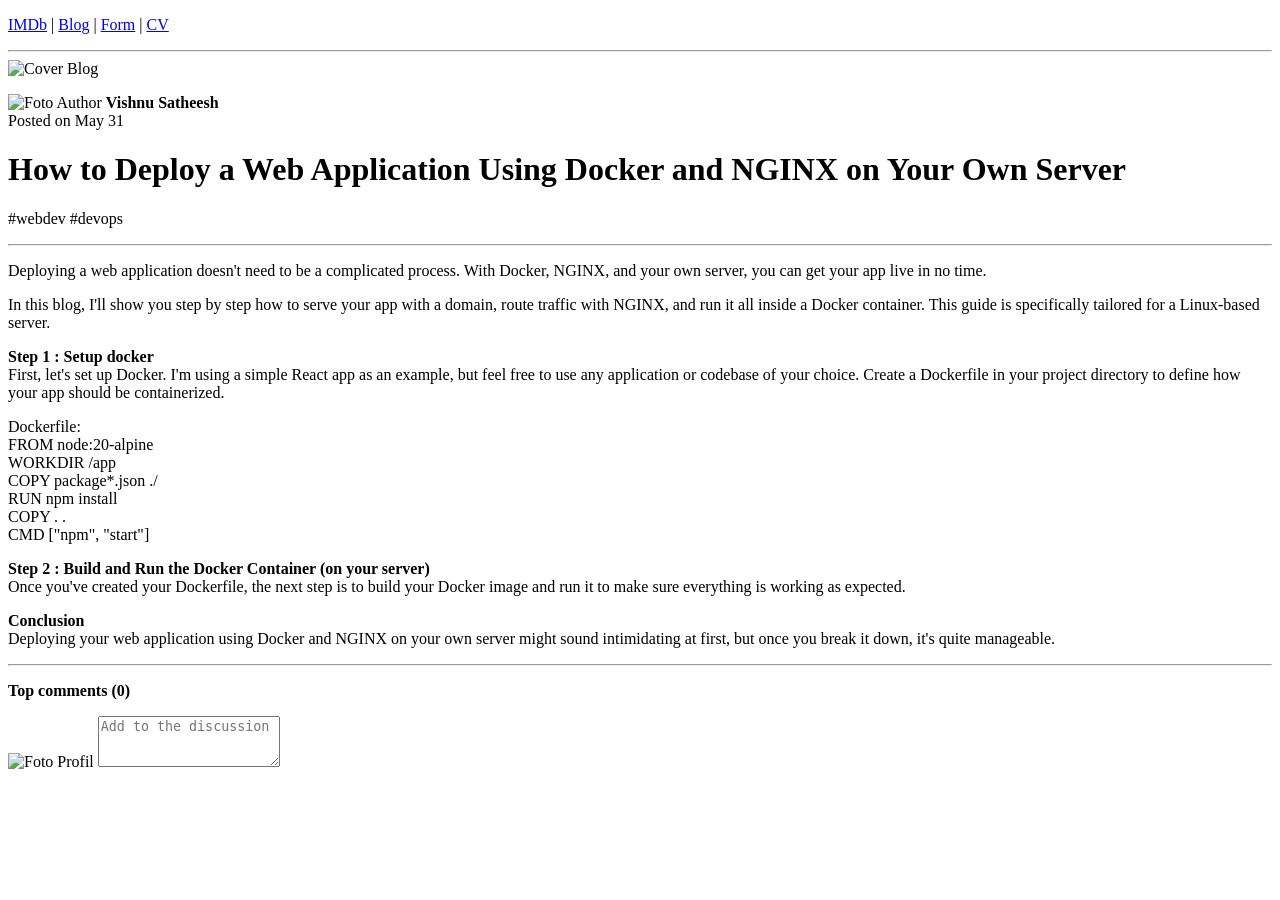
==== blog-detail.html @ 06af67a7 "fix 1" ====
<!DOCTYPE html>
<html>
<head>
    <title>Blog Detail</title>
</head>
<body>
    <!-- Navigasi -->
    <p>
        <a href="index.html">IMDb</a> | 
        <a href="blog.html">Blog</a> | 
        <a href="form.html">Form</a> | 
        <a href="cv.html">CV</a>
    </p>
    <hr>

    <img src="https://via.placeholder.com/800x400" alt="Cover Blog" width="100%">

    <p>
        <img src="https://via.placeholder.com/32" alt="Foto Author" width="32" height="32">
        <span>
            <b>Vishnu Satheesh</b><br>
            Posted on May 31
        </span>
    </p>

    <h1>How to Deploy a Web Application Using Docker and NGINX on Your Own Server</h1>
    <p>#webdev #devops</p>
    <hr>

    <p>Deploying a web application doesn't need to be a complicated process. With Docker, NGINX, and your own server, you can get your app live in no time.</p>
    <p>In this blog, I'll show you step by step how to serve your app with a domain, route traffic with NGINX, and run it all inside a Docker container. This guide is specifically tailored for a Linux-based server.</p>

    <p>
        <b>Step 1 : Setup docker</b><br>
        First, let's set up Docker. I'm using a simple React app as an example, but feel free to use any application or codebase of your choice. Create a Dockerfile in your project directory to define how your app should be containerized.
    </p>
    <p>
        Dockerfile:<br>
        FROM node:20-alpine<br>
        WORKDIR /app<br>
        COPY package*.json ./<br>
        RUN npm install<br>
        COPY . .<br>
        CMD ["npm", "start"]
    </p>

    <p>
        <b>Step 2 : Build and Run the Docker Container (on your server)</b><br>
        Once you've created your Dockerfile, the next step is to build your Docker image and run it to make sure everything is working as expected.
    </p>

    <p>
        <b>Conclusion</b><br>
        Deploying your web application using Docker and NGINX on your own server might sound intimidating at first, but once you break it down, it's quite manageable.
    </p>
    <hr>

    <p><b>Top comments (0)</b></p>
    <p>
        <img src="https://via.placeholder.com/32" alt="Foto Profil" width="32" height="32">
        <textarea rows="3" placeholder="Add to the discussion"></textarea>
    </p>
</body>
</html>
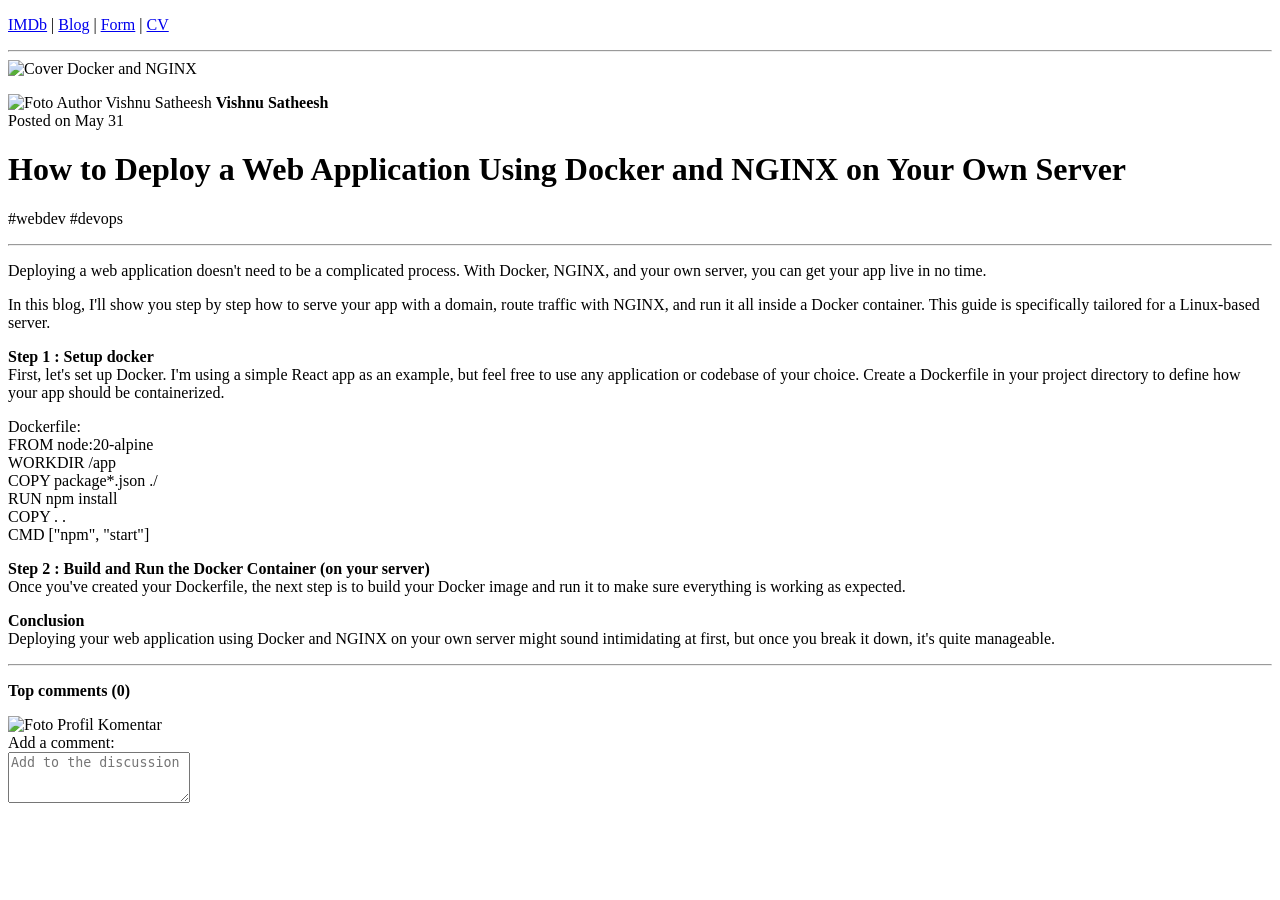
==== commit 640f2d3e: "fix 2" ====
--- a/blog-detail.html
+++ b/blog-detail.html
@@ -1,64 +1,66 @@
 <!DOCTYPE html>
-<html>
+<html lang="id">
 <head>
     <title>Blog Detail</title>
 </head>
 <body>
-    <!-- Navigasi -->
-    <p>
-        <a href="index.html">IMDb</a> | 
-        <a href="blog.html">Blog</a> | 
-        <a href="form.html">Form</a> | 
-        <a href="cv.html">CV</a>
-    </p>
-    <hr>
+    <main>
+        <p>
+            <a href="index.html">IMDb</a> | 
+            <a href="blog.html">Blog</a> | 
+            <a href="form.html">Form</a> | 
+            <a href="cv.html">CV</a>
+        </p>
+        <hr>
 
-    <img src="https://via.placeholder.com/800x400" alt="Cover Blog" width="100%">
+        <img src="https://via.placeholder.com/800x400" alt="Cover Docker and NGINX" width="100%">
 
-    <p>
-        <img src="https://via.placeholder.com/32" alt="Foto Author" width="32" height="32">
-        <span>
-            <b>Vishnu Satheesh</b><br>
-            Posted on May 31
-        </span>
-    </p>
+        <p>
+            <img src="https://via.placeholder.com/32" alt="Foto Author Vishnu Satheesh" width="32" height="32">
+            <span>
+                <b>Vishnu Satheesh</b><br>
+                Posted on May 31
+            </span>
+        </p>
 
-    <h1>How to Deploy a Web Application Using Docker and NGINX on Your Own Server</h1>
-    <p>#webdev #devops</p>
-    <hr>
+        <h1>How to Deploy a Web Application Using Docker and NGINX on Your Own Server</h1>
+        <p>#webdev #devops</p>
+        <hr>
 
-    <p>Deploying a web application doesn't need to be a complicated process. With Docker, NGINX, and your own server, you can get your app live in no time.</p>
-    <p>In this blog, I'll show you step by step how to serve your app with a domain, route traffic with NGINX, and run it all inside a Docker container. This guide is specifically tailored for a Linux-based server.</p>
+        <p>Deploying a web application doesn't need to be a complicated process. With Docker, NGINX, and your own server, you can get your app live in no time.</p>
+        <p>In this blog, I'll show you step by step how to serve your app with a domain, route traffic with NGINX, and run it all inside a Docker container. This guide is specifically tailored for a Linux-based server.</p>
 
-    <p>
-        <b>Step 1 : Setup docker</b><br>
-        First, let's set up Docker. I'm using a simple React app as an example, but feel free to use any application or codebase of your choice. Create a Dockerfile in your project directory to define how your app should be containerized.
-    </p>
-    <p>
-        Dockerfile:<br>
-        FROM node:20-alpine<br>
-        WORKDIR /app<br>
-        COPY package*.json ./<br>
-        RUN npm install<br>
-        COPY . .<br>
-        CMD ["npm", "start"]
-    </p>
+        <p>
+            <b>Step 1 : Setup docker</b><br>
+            First, let's set up Docker. I'm using a simple React app as an example, but feel free to use any application or codebase of your choice. Create a Dockerfile in your project directory to define how your app should be containerized.
+        </p>
+        <p>
+            Dockerfile:<br>
+            FROM node:20-alpine<br>
+            WORKDIR /app<br>
+            COPY package*.json ./<br>
+            RUN npm install<br>
+            COPY . .<br>
+            CMD ["npm", "start"]
+        </p>
 
-    <p>
-        <b>Step 2 : Build and Run the Docker Container (on your server)</b><br>
-        Once you've created your Dockerfile, the next step is to build your Docker image and run it to make sure everything is working as expected.
-    </p>
+        <p>
+            <b>Step 2 : Build and Run the Docker Container (on your server)</b><br>
+            Once you've created your Dockerfile, the next step is to build your Docker image and run it to make sure everything is working as expected.
+        </p>
 
-    <p>
-        <b>Conclusion</b><br>
-        Deploying your web application using Docker and NGINX on your own server might sound intimidating at first, but once you break it down, it's quite manageable.
-    </p>
-    <hr>
+        <p>
+            <b>Conclusion</b><br>
+            Deploying your web application using Docker and NGINX on your own server might sound intimidating at first, but once you break it down, it's quite manageable.
+        </p>
+        <hr>
 
-    <p><b>Top comments (0)</b></p>
-    <p>
-        <img src="https://via.placeholder.com/32" alt="Foto Profil" width="32" height="32">
-        <textarea rows="3" placeholder="Add to the discussion"></textarea>
-    </p>
+        <p><b>Top comments (0)</b></p>
+        <p>
+            <img src="https://via.placeholder.com/32" alt="Foto Profil Komentar" width="32" height="32"><br>
+            <label for="comment-box">Add a comment:</label><br>
+            <textarea id="comment-box" rows="3" placeholder="Add to the discussion"></textarea>
+        </p>
+    </main>
 </body>
 </html>
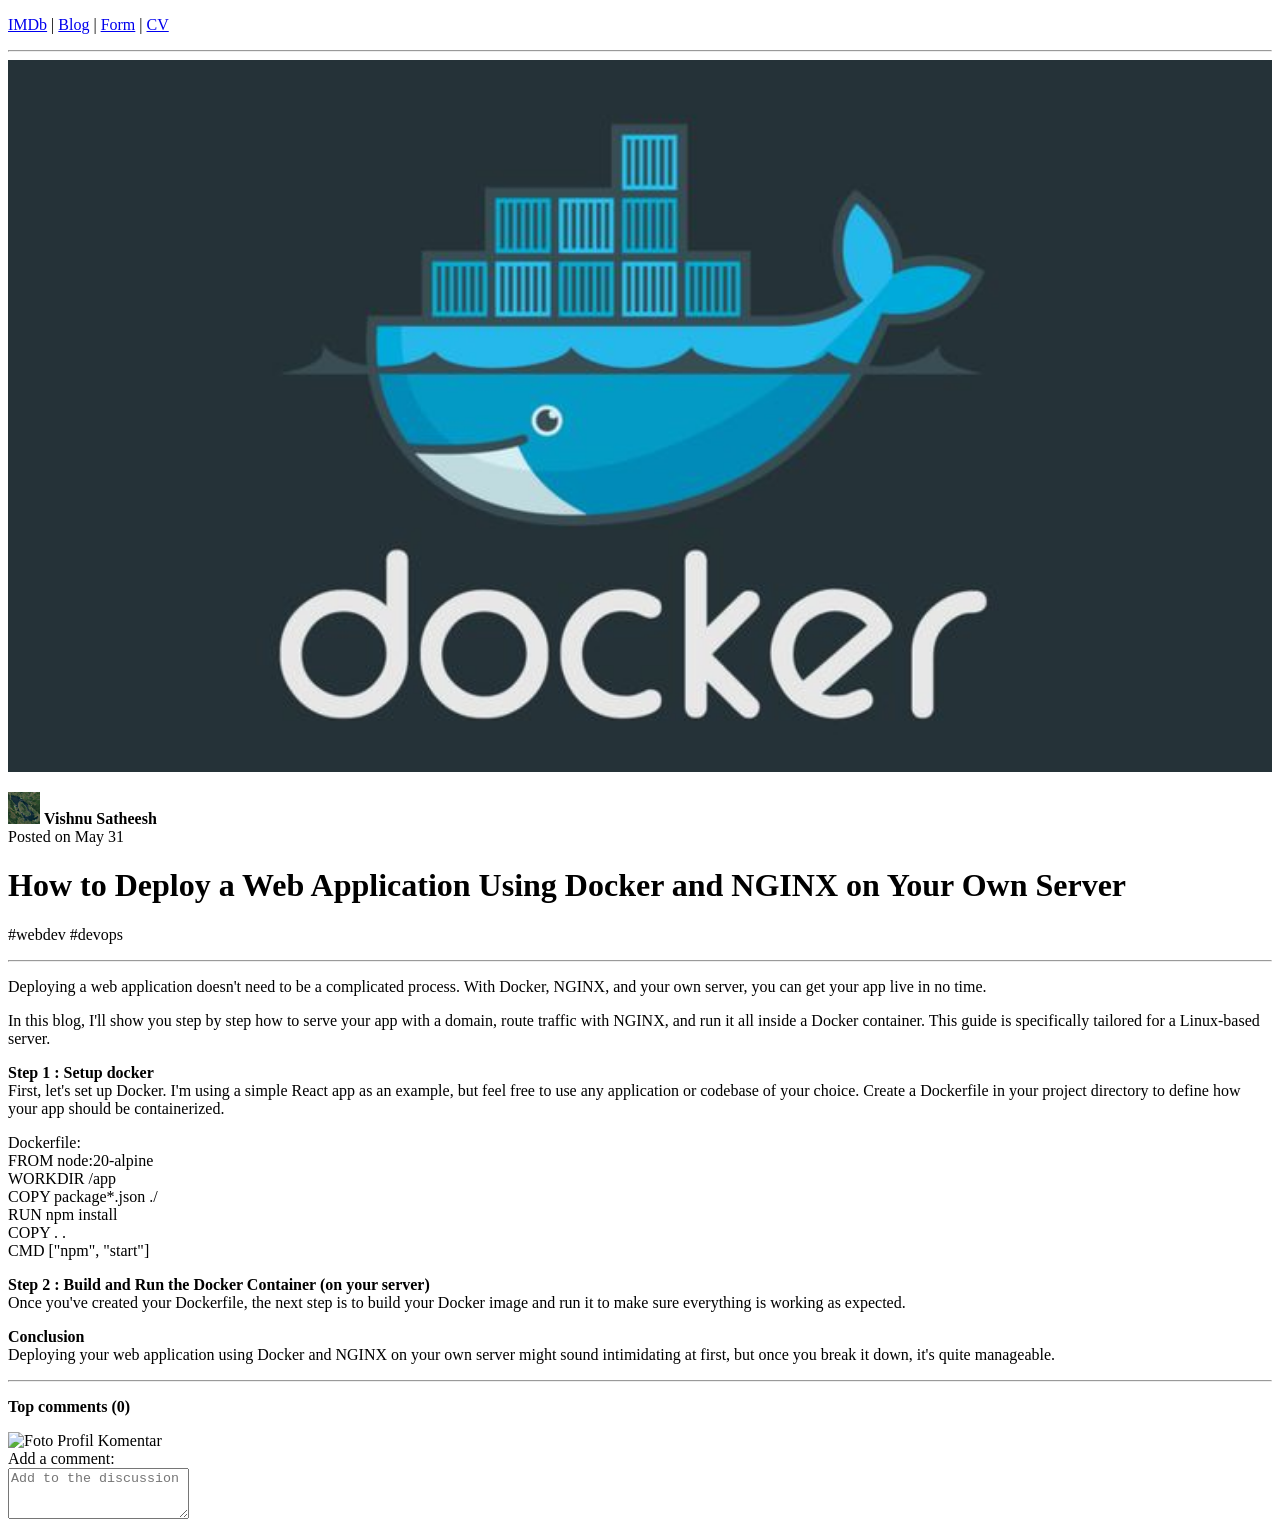
==== commit 628135e9: "fix 6" ====
--- a/blog-detail.html
+++ b/blog-detail.html
@@ -1,6 +1,11 @@
 <!DOCTYPE html>
 <html lang="id">
 <head>
+    <meta charset="UTF-8">
+    <meta name="viewport" content="width=device-width, initial-scale=1.0">
+    <meta name="description" content="Tutorial lengkap cara deploy web application menggunakan Docker dan NGINX">
+    <meta name="theme-color" content="#ffffff">
+    <link rel="icon" type="image/svg+xml" href="data:image/svg+xml,<svg xmlns='http://www.w3.org/2000/svg' viewBox='0 0 100 100'><text y='.9em' font-size='90'>📰</text></svg>">
     <title>Blog Detail</title>
 </head>
 <body>
@@ -13,10 +18,11 @@
         </p>
         <hr>
 
-        <img src="https://via.placeholder.com/800x400" alt="Cover Docker and NGINX" width="100%">
+        <!-- height="400" DIHAPUS agar tidak kena error Aspect Ratio Best Practices -->
+        <img src="docker.jpg" alt="Cover Docker and NGINX" width="100%" loading="lazy" decoding="async">
 
         <p>
-            <img src="https://via.placeholder.com/32" alt="Foto Author Vishnu Satheesh" width="32" height="32">
+            <img src="foto3.jpg" alt="Foto Author Vishnu Satheesh" width="32" height="32" loading="lazy" decoding="async">
             <span>
                 <b>Vishnu Satheesh</b><br>
                 Posted on May 31
@@ -57,7 +63,7 @@
 
         <p><b>Top comments (0)</b></p>
         <p>
-            <img src="https://via.placeholder.com/32" alt="Foto Profil Komentar" width="32" height="32"><br>
+            <img src="https://placehold.co/64x64" alt="Foto Profil Komentar" width="32" height="32" loading="lazy" decoding="async"><br>
             <label for="comment-box">Add a comment:</label><br>
             <textarea id="comment-box" rows="3" placeholder="Add to the discussion"></textarea>
         </p>
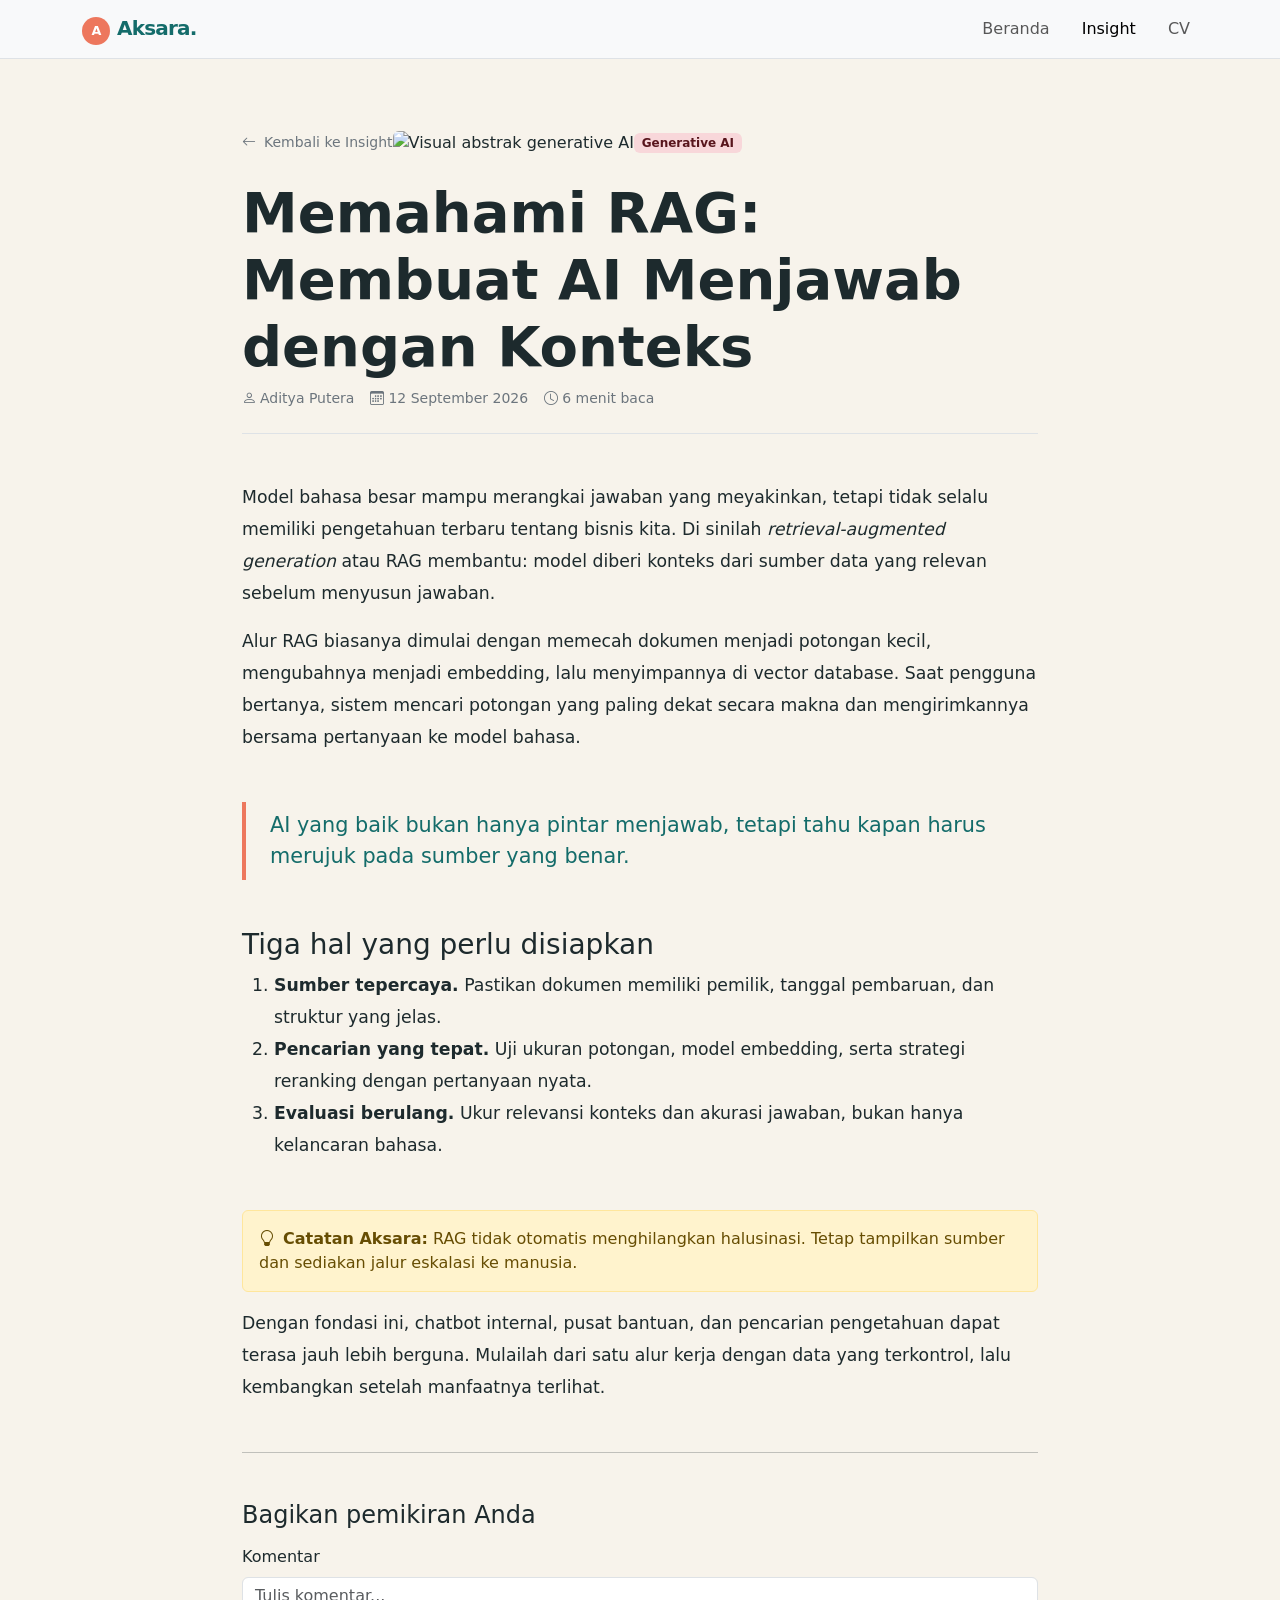
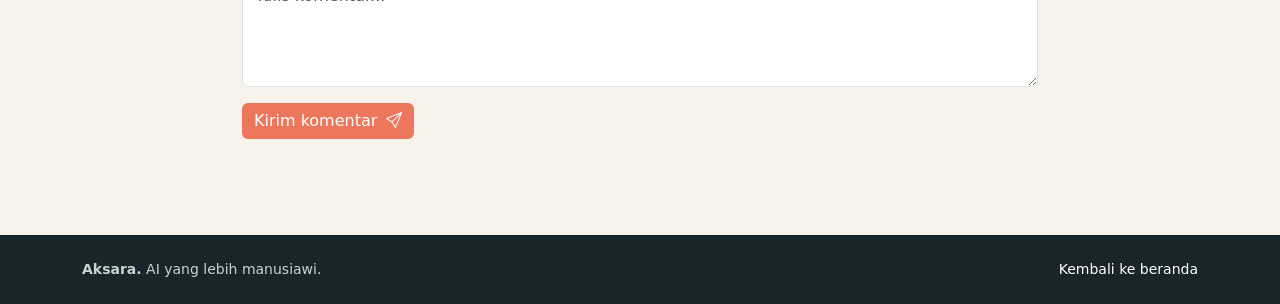
==== commit 9ca741e8: "fix 1" ====
--- a/blog-detail.html
+++ b/blog-detail.html
@@ -1,72 +1,3 @@
-<!DOCTYPE html>
-<html lang="id">
-<head>
-    <meta charset="UTF-8">
-    <meta name="viewport" content="width=device-width, initial-scale=1.0">
-    <meta name="description" content="Tutorial lengkap cara deploy web application menggunakan Docker dan NGINX">
-    <meta name="theme-color" content="#ffffff">
-    <link rel="icon" type="image/svg+xml" href="data:image/svg+xml,<svg xmlns='http://www.w3.org/2000/svg' viewBox='0 0 100 100'><text y='.9em' font-size='90'>📰</text></svg>">
-    <title>Blog Detail</title>
-</head>
-<body>
-    <main>
-        <p>
-            <a href="index.html">IMDb</a> | 
-            <a href="blog.html">Blog</a> | 
-            <a href="form.html">Form</a> | 
-            <a href="cv.html">CV</a>
-        </p>
-        <hr>
-
-        <!-- height="400" DIHAPUS agar tidak kena error Aspect Ratio Best Practices -->
-        <img src="docker.jpg" alt="Cover Docker and NGINX" width="100%" loading="lazy" decoding="async">
-
-        <p>
-            <img src="foto3.jpg" alt="Foto Author Vishnu Satheesh" width="32" height="32" loading="lazy" decoding="async">
-            <span>
-                <b>Vishnu Satheesh</b><br>
-                Posted on May 31
-            </span>
-        </p>
-
-        <h1>How to Deploy a Web Application Using Docker and NGINX on Your Own Server</h1>
-        <p>#webdev #devops</p>
-        <hr>
-
-        <p>Deploying a web application doesn't need to be a complicated process. With Docker, NGINX, and your own server, you can get your app live in no time.</p>
-        <p>In this blog, I'll show you step by step how to serve your app with a domain, route traffic with NGINX, and run it all inside a Docker container. This guide is specifically tailored for a Linux-based server.</p>
-
-        <p>
-            <b>Step 1 : Setup docker</b><br>
-            First, let's set up Docker. I'm using a simple React app as an example, but feel free to use any application or codebase of your choice. Create a Dockerfile in your project directory to define how your app should be containerized.
-        </p>
-        <p>
-            Dockerfile:<br>
-            FROM node:20-alpine<br>
-            WORKDIR /app<br>
-            COPY package*.json ./<br>
-            RUN npm install<br>
-            COPY . .<br>
-            CMD ["npm", "start"]
-        </p>
-
-        <p>
-            <b>Step 2 : Build and Run the Docker Container (on your server)</b><br>
-            Once you've created your Dockerfile, the next step is to build your Docker image and run it to make sure everything is working as expected.
-        </p>
-
-        <p>
-            <b>Conclusion</b><br>
-            Deploying your web application using Docker and NGINX on your own server might sound intimidating at first, but once you break it down, it's quite manageable.
-        </p>
-        <hr>
-
-        <p><b>Top comments (0)</b></p>
-        <p>
-            <img src="https://placehold.co/64x64" alt="Foto Profil Komentar" width="32" height="32" loading="lazy" decoding="async"><br>
-            <label for="comment-box">Add a comment:</label><br>
-            <textarea id="comment-box" rows="3" placeholder="Add to the discussion"></textarea>
-        </p>
-    </main>
-</body>
-</html>+<!doctype html>
+<html lang="id"><head><meta charset="utf-8"><meta name="viewport" content="width=device-width, initial-scale=1"><meta name="description" content="Artikel Aksara tentang RAG dan AI berbasis konteks."><title>Memahami RAG | Aksara Intelligence</title><link href="https://cdn.jsdelivr.net/npm/bootstrap@5.3.3/dist/css/bootstrap.min.css" rel="stylesheet"><link rel="stylesheet" href="https://cdn.jsdelivr.net/npm/bootstrap-icons@1.11.3/font/bootstrap-icons.min.css"><style>body{background:#f7f3eb;color:#1d2a2d}.brand{color:#146c6a;font-weight:800;letter-spacing:-.04em}.brand-mark{background:#ed775d;border-radius:50%;color:#fff;display:inline-grid;font-size:.8rem;height:28px;place-items:center;margin-right:7px;width:28px}.article-wrap{max-width:820px}.cover{height:min(48vw,430px);object-fit:cover;width:100%}.article-wrap p,.article-wrap li{font-size:1.08rem;line-height:1.85}.quote{border-left:4px solid #ed775d;color:#146c6a;font-size:1.3rem}.btn-coral{background:#ed775d;border:0;color:#fff}.footer{background:#18252a;color:#c9d4d0}</style></head>
+<body><nav class="navbar navbar-expand-lg bg-body-tertiary border-bottom sticky-top"><div class="container"><a class="navbar-brand brand" href="index.html"><span class="brand-mark">A</span>Aksara.</a><button class="navbar-toggler" data-bs-toggle="collapse" data-bs-target="#mainNav" aria-label="Buka navigasi"><span class="navbar-toggler-icon"></span></button><div class="collapse navbar-collapse" id="mainNav"><ul class="navbar-nav ms-auto align-items-lg-center gap-lg-3"><li class="nav-item"><a class="nav-link" href="index.html">Beranda</a></li><li class="nav-item"><a class="nav-link active" href="blog.html">Insight</a></li><li class="nav-item"><a class="nav-link" href="cv.html">CV</a></li></ul></div></div></nav><main class="container article-wrap py-5"><a href="blog.html" class="text-decoration-none text-secondary small"><i class="bi bi-arrow-left me-2"></i>Kembali ke Insight</a><img class="cover rounded mt-4 mb-4" src="https://images.unsplash.com/photo-1677442136019-21780ecad995?auto=format&fit=crop&w=1200&q=85" alt="Visual abstrak generative AI"><span class="badge bg-danger-subtle text-danger-emphasis mb-3">Generative AI</span><h1 class="display-4 fw-semibold">Memahami RAG: Membuat AI Menjawab dengan Konteks</h1><div class="d-flex flex-wrap gap-3 text-secondary small border-bottom pb-4 mb-5"><span><i class="bi bi-person me-1"></i>Aditya Putera</span><span><i class="bi bi-calendar3 me-1"></i>12 September 2026</span><span><i class="bi bi-clock me-1"></i>6 menit baca</span></div><p>Model bahasa besar mampu merangkai jawaban yang meyakinkan, tetapi tidak selalu memiliki pengetahuan terbaru tentang bisnis kita. Di sinilah <em>retrieval-augmented generation</em> atau RAG membantu: model diberi konteks dari sumber data yang relevan sebelum menyusun jawaban.</p><p>Alur RAG biasanya dimulai dengan memecah dokumen menjadi potongan kecil, mengubahnya menjadi embedding, lalu menyimpannya di vector database. Saat pengguna bertanya, sistem mencari potongan yang paling dekat secara makna dan mengirimkannya bersama pertanyaan ke model bahasa.</p><blockquote class="quote my-5 ps-4 py-2">AI yang baik bukan hanya pintar menjawab, tetapi tahu kapan harus merujuk pada sumber yang benar.</blockquote><h2 class="h3 mt-5">Tiga hal yang perlu disiapkan</h2><ol><li><strong>Sumber tepercaya.</strong> Pastikan dokumen memiliki pemilik, tanggal pembaruan, dan struktur yang jelas.</li><li><strong>Pencarian yang tepat.</strong> Uji ukuran potongan, model embedding, serta strategi reranking dengan pertanyaan nyata.</li><li><strong>Evaluasi berulang.</strong> Ukur relevansi konteks dan akurasi jawaban, bukan hanya kelancaran bahasa.</li></ol><div class="alert alert-warning mt-5"><i class="bi bi-lightbulb me-2"></i><strong>Catatan Aksara:</strong> RAG tidak otomatis menghilangkan halusinasi. Tetap tampilkan sumber dan sediakan jalur eskalasi ke manusia.</div><p>Dengan fondasi ini, chatbot internal, pusat bantuan, dan pencarian pengetahuan dapat terasa jauh lebih berguna. Mulailah dari satu alur kerja dengan data yang terkontrol, lalu kembangkan setelah manfaatnya terlihat.</p><hr class="my-5"><section aria-labelledby="comment-title"><h2 id="comment-title" class="h4">Bagikan pemikiran Anda</h2><form class="mt-3"><label class="form-label" for="comment-box">Komentar</label><textarea class="form-control" id="comment-box" rows="4" placeholder="Tulis komentar..." required></textarea><button class="btn btn-coral mt-3" type="submit">Kirim komentar <i class="bi bi-send ms-1"></i></button></form></section></main><footer class="footer py-4 mt-5"><div class="container d-flex justify-content-between small"><span><strong>Aksara.</strong> AI yang lebih manusiawi.</span><a class="text-white text-decoration-none" href="index.html">Kembali ke beranda</a></div></footer><script src="https://cdn.jsdelivr.net/npm/bootstrap@5.3.3/dist/js/bootstrap.bundle.min.js"></script></body></html>
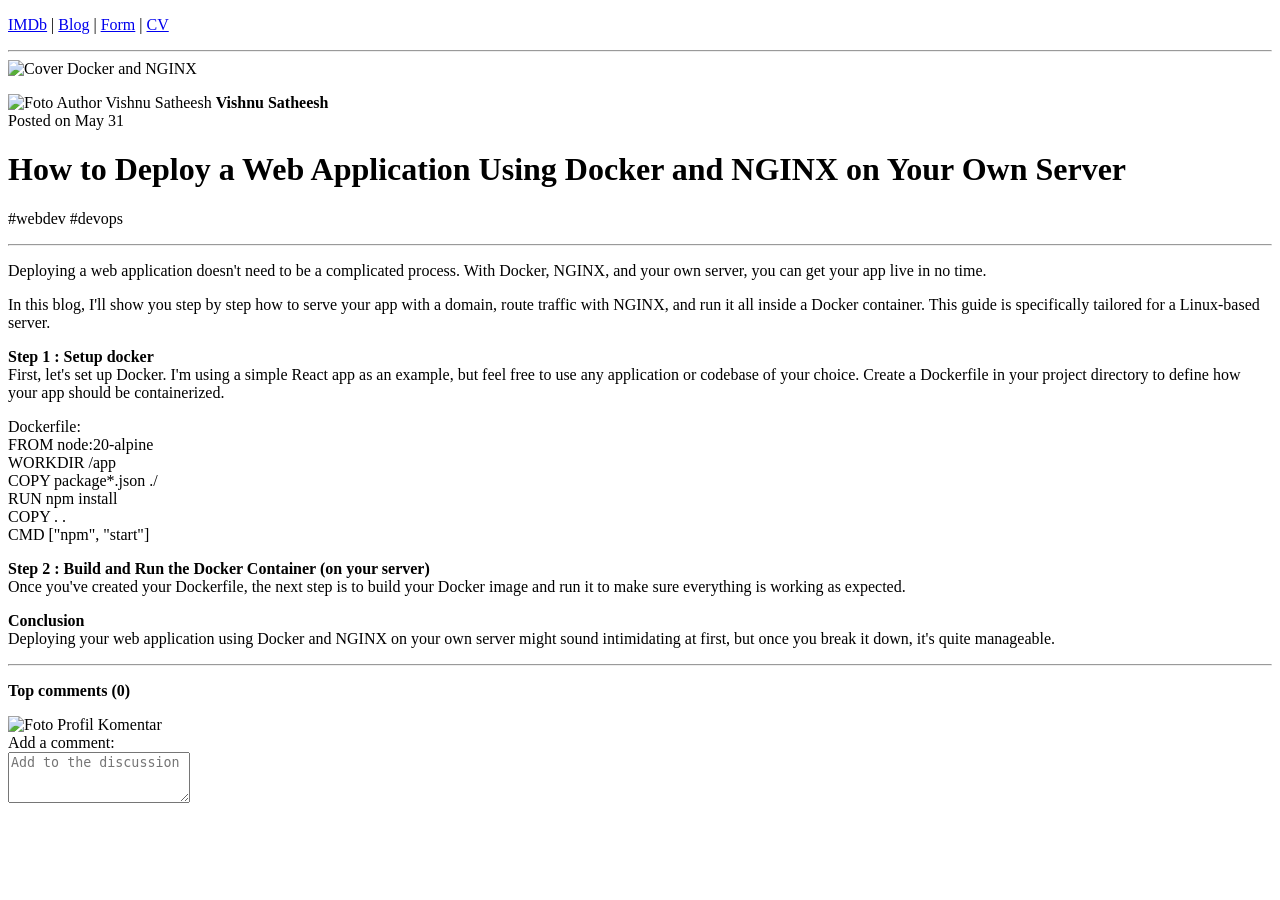
==== commit 58e95989: "perbaikan" ====
--- a/blog-detail.html
+++ b/blog-detail.html
@@ -1,3 +1,72 @@
-<!doctype html>
-<html lang="id"><head><meta charset="utf-8"><meta name="viewport" content="width=device-width, initial-scale=1"><meta name="description" content="Artikel Aksara tentang RAG dan AI berbasis konteks."><title>Memahami RAG | Aksara Intelligence</title><link href="https://cdn.jsdelivr.net/npm/bootstrap@5.3.3/dist/css/bootstrap.min.css" rel="stylesheet"><link rel="stylesheet" href="https://cdn.jsdelivr.net/npm/bootstrap-icons@1.11.3/font/bootstrap-icons.min.css"><style>body{background:#f7f3eb;color:#1d2a2d}.brand{color:#146c6a;font-weight:800;letter-spacing:-.04em}.brand-mark{background:#ed775d;border-radius:50%;color:#fff;display:inline-grid;font-size:.8rem;height:28px;place-items:center;margin-right:7px;width:28px}.article-wrap{max-width:820px}.cover{height:min(48vw,430px);object-fit:cover;width:100%}.article-wrap p,.article-wrap li{font-size:1.08rem;line-height:1.85}.quote{border-left:4px solid #ed775d;color:#146c6a;font-size:1.3rem}.btn-coral{background:#ed775d;border:0;color:#fff}.footer{background:#18252a;color:#c9d4d0}</style></head>
-<body><nav class="navbar navbar-expand-lg bg-body-tertiary border-bottom sticky-top"><div class="container"><a class="navbar-brand brand" href="index.html"><span class="brand-mark">A</span>Aksara.</a><button class="navbar-toggler" data-bs-toggle="collapse" data-bs-target="#mainNav" aria-label="Buka navigasi"><span class="navbar-toggler-icon"></span></button><div class="collapse navbar-collapse" id="mainNav"><ul class="navbar-nav ms-auto align-items-lg-center gap-lg-3"><li class="nav-item"><a class="nav-link" href="index.html">Beranda</a></li><li class="nav-item"><a class="nav-link active" href="blog.html">Insight</a></li><li class="nav-item"><a class="nav-link" href="cv.html">CV</a></li></ul></div></div></nav><main class="container article-wrap py-5"><a href="blog.html" class="text-decoration-none text-secondary small"><i class="bi bi-arrow-left me-2"></i>Kembali ke Insight</a><img class="cover rounded mt-4 mb-4" src="https://images.unsplash.com/photo-1677442136019-21780ecad995?auto=format&fit=crop&w=1200&q=85" alt="Visual abstrak generative AI"><span class="badge bg-danger-subtle text-danger-emphasis mb-3">Generative AI</span><h1 class="display-4 fw-semibold">Memahami RAG: Membuat AI Menjawab dengan Konteks</h1><div class="d-flex flex-wrap gap-3 text-secondary small border-bottom pb-4 mb-5"><span><i class="bi bi-person me-1"></i>Aditya Putera</span><span><i class="bi bi-calendar3 me-1"></i>12 September 2026</span><span><i class="bi bi-clock me-1"></i>6 menit baca</span></div><p>Model bahasa besar mampu merangkai jawaban yang meyakinkan, tetapi tidak selalu memiliki pengetahuan terbaru tentang bisnis kita. Di sinilah <em>retrieval-augmented generation</em> atau RAG membantu: model diberi konteks dari sumber data yang relevan sebelum menyusun jawaban.</p><p>Alur RAG biasanya dimulai dengan memecah dokumen menjadi potongan kecil, mengubahnya menjadi embedding, lalu menyimpannya di vector database. Saat pengguna bertanya, sistem mencari potongan yang paling dekat secara makna dan mengirimkannya bersama pertanyaan ke model bahasa.</p><blockquote class="quote my-5 ps-4 py-2">AI yang baik bukan hanya pintar menjawab, tetapi tahu kapan harus merujuk pada sumber yang benar.</blockquote><h2 class="h3 mt-5">Tiga hal yang perlu disiapkan</h2><ol><li><strong>Sumber tepercaya.</strong> Pastikan dokumen memiliki pemilik, tanggal pembaruan, dan struktur yang jelas.</li><li><strong>Pencarian yang tepat.</strong> Uji ukuran potongan, model embedding, serta strategi reranking dengan pertanyaan nyata.</li><li><strong>Evaluasi berulang.</strong> Ukur relevansi konteks dan akurasi jawaban, bukan hanya kelancaran bahasa.</li></ol><div class="alert alert-warning mt-5"><i class="bi bi-lightbulb me-2"></i><strong>Catatan Aksara:</strong> RAG tidak otomatis menghilangkan halusinasi. Tetap tampilkan sumber dan sediakan jalur eskalasi ke manusia.</div><p>Dengan fondasi ini, chatbot internal, pusat bantuan, dan pencarian pengetahuan dapat terasa jauh lebih berguna. Mulailah dari satu alur kerja dengan data yang terkontrol, lalu kembangkan setelah manfaatnya terlihat.</p><hr class="my-5"><section aria-labelledby="comment-title"><h2 id="comment-title" class="h4">Bagikan pemikiran Anda</h2><form class="mt-3"><label class="form-label" for="comment-box">Komentar</label><textarea class="form-control" id="comment-box" rows="4" placeholder="Tulis komentar..." required></textarea><button class="btn btn-coral mt-3" type="submit">Kirim komentar <i class="bi bi-send ms-1"></i></button></form></section></main><footer class="footer py-4 mt-5"><div class="container d-flex justify-content-between small"><span><strong>Aksara.</strong> AI yang lebih manusiawi.</span><a class="text-white text-decoration-none" href="index.html">Kembali ke beranda</a></div></footer><script src="https://cdn.jsdelivr.net/npm/bootstrap@5.3.3/dist/js/bootstrap.bundle.min.js"></script></body></html>+<!DOCTYPE html>
+<html lang="id">
+<head>
+    <meta charset="UTF-8">
+    <meta name="viewport" content="width=device-width, initial-scale=1.0">
+    <meta name="description" content="Tutorial lengkap cara deploy web application menggunakan Docker dan NGINX">
+    <meta name="theme-color" content="#ffffff">
+    <link rel="icon" type="image/svg+xml" href="data:image/svg+xml,<svg xmlns='http://www.w3.org/2000/svg' viewBox='0 0 100 100'><text y='.9em' font-size='90'>📰</text></svg>">
+    <title>Blog Detail</title>
+</head>
+<body>
+    <main>
+        <p>
+            <a href="index.html">IMDb</a> | 
+            <a href="blog.html">Blog</a> | 
+            <a href="form.html">Form</a> | 
+            <a href="cv.html">CV</a>
+        </p>
+        <hr>
+
+        <!-- height="400" DIHAPUS agar tidak kena error Aspect Ratio Best Practices -->
+        <img src="https://placehold.co/800x400" alt="Cover Docker and NGINX" width="100%" loading="lazy" decoding="async">
+
+        <p>
+            <img src="https://placehold.co/64x64" alt="Foto Author Vishnu Satheesh" width="32" height="32" loading="lazy" decoding="async">
+            <span>
+                <b>Vishnu Satheesh</b><br>
+                Posted on May 31
+            </span>
+        </p>
+
+        <h1>How to Deploy a Web Application Using Docker and NGINX on Your Own Server</h1>
+        <p>#webdev #devops</p>
+        <hr>
+
+        <p>Deploying a web application doesn't need to be a complicated process. With Docker, NGINX, and your own server, you can get your app live in no time.</p>
+        <p>In this blog, I'll show you step by step how to serve your app with a domain, route traffic with NGINX, and run it all inside a Docker container. This guide is specifically tailored for a Linux-based server.</p>
+
+        <p>
+            <b>Step 1 : Setup docker</b><br>
+            First, let's set up Docker. I'm using a simple React app as an example, but feel free to use any application or codebase of your choice. Create a Dockerfile in your project directory to define how your app should be containerized.
+        </p>
+        <p>
+            Dockerfile:<br>
+            FROM node:20-alpine<br>
+            WORKDIR /app<br>
+            COPY package*.json ./<br>
+            RUN npm install<br>
+            COPY . .<br>
+            CMD ["npm", "start"]
+        </p>
+
+        <p>
+            <b>Step 2 : Build and Run the Docker Container (on your server)</b><br>
+            Once you've created your Dockerfile, the next step is to build your Docker image and run it to make sure everything is working as expected.
+        </p>
+
+        <p>
+            <b>Conclusion</b><br>
+            Deploying your web application using Docker and NGINX on your own server might sound intimidating at first, but once you break it down, it's quite manageable.
+        </p>
+        <hr>
+
+        <p><b>Top comments (0)</b></p>
+        <p>
+            <img src="https://placehold.co/64x64" alt="Foto Profil Komentar" width="32" height="32" loading="lazy" decoding="async"><br>
+            <label for="comment-box">Add a comment:</label><br>
+            <textarea id="comment-box" rows="3" placeholder="Add to the discussion"></textarea>
+        </p>
+    </main>
+</body>
+</html>
